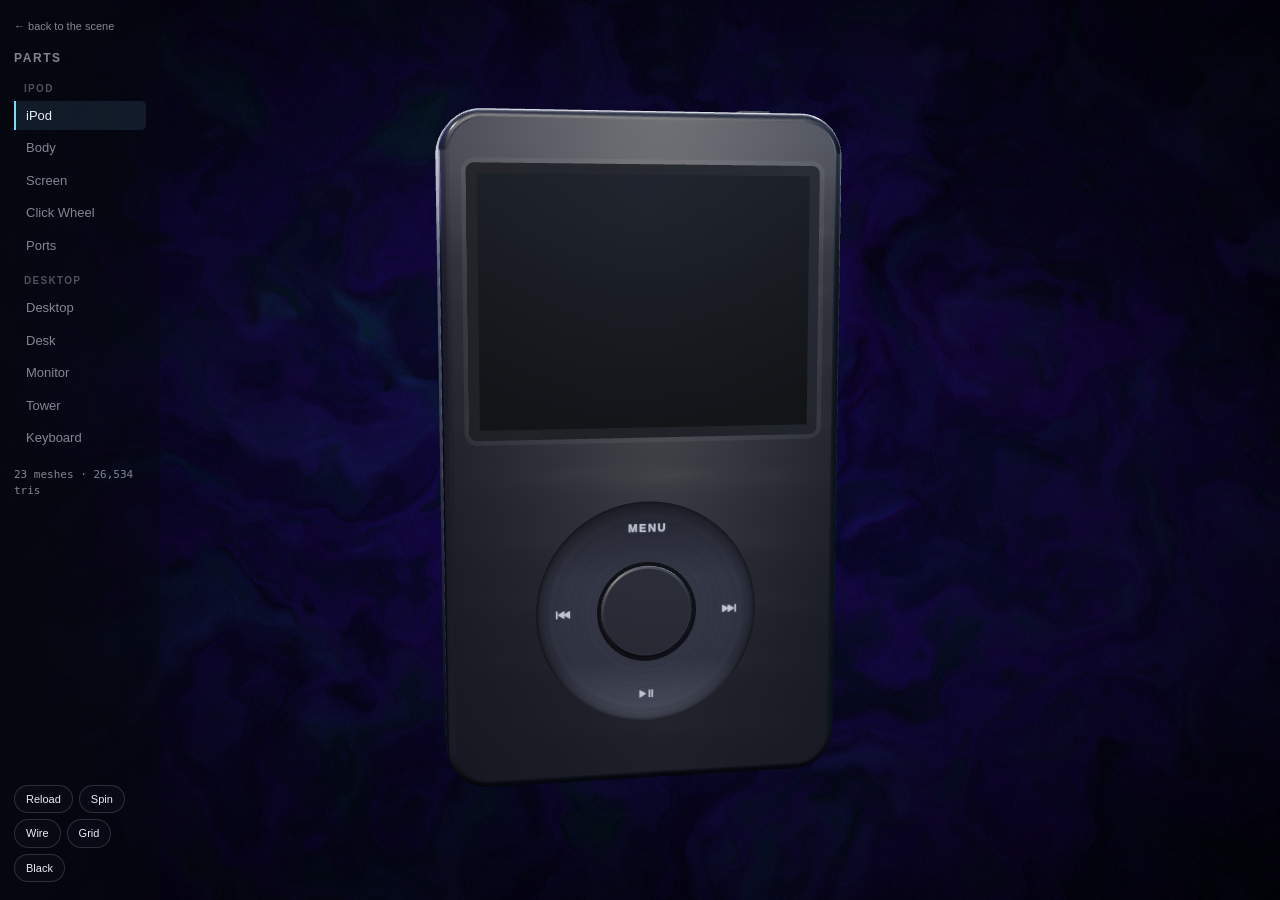
==== viewer.html @ 68a710a6 "Two interactable 3D scenes: an iPod classic and a 2000s desktop A no-build three.js project with no " ====
<!doctype html>
<html lang="en">
  <head>
    <meta charset="utf-8" />
    <meta name="viewport" content="width=device-width, initial-scale=1" />
    <title>iPod classic — parts</title>
    <style>
      :root {
        color-scheme: dark;
        --ink: #e8ecf5;
        --dim: rgba(232, 236, 245, 0.55);
        --edge: rgba(232, 236, 245, 0.16);
        --panel: rgba(12, 15, 26, 0.55);
        --accent: #7fd6ff;
      }
      * { box-sizing: border-box; }
      html, body {
        margin: 0; height: 100%; overflow: hidden; background: #04050b;
        font: 13px/1.5 ui-sans-serif, -apple-system, "Helvetica Neue", Arial, sans-serif;
        color: var(--ink);
      }
      #scene { display: block; width: 100%; height: 100%; touch-action: none; }

      .hud { position: fixed; user-select: none; -webkit-user-select: none; }

      #side {
        top: 0; left: 0; bottom: 0; width: 160px;
        padding: 18px 14px;
        background: linear-gradient(90deg, rgba(6,8,15,.88), rgba(6,8,15,.4));
        display: flex; flex-direction: column; gap: 14px;
        overflow-y: auto;
      }
      #side h1 {
        font-size: 12px; letter-spacing: .13em; text-transform: uppercase;
        color: var(--dim); margin: 0; font-weight: 600;
      }
      #parts { display: flex; flex-direction: column; gap: 3px; }
      #parts h2 {
        font-size: 10px; letter-spacing: .13em; text-transform: uppercase;
        color: rgba(232,236,245,.32); margin: 10px 0 2px; font-weight: 600;
        padding-left: 10px;
      }
      #parts h2:first-child { margin-top: 0; }
      #parts button {
        font: inherit; text-align: left; color: var(--dim);
        background: none; border: 0; border-left: 2px solid transparent;
        padding: 5px 10px; cursor: pointer; border-radius: 0 5px 5px 0;
      }
      #parts button:hover { color: var(--ink); background: rgba(255,255,255,.05); }
      #parts button.on {
        color: var(--ink); border-left-color: var(--accent);
        background: rgba(127,214,255,.10);
      }

      #tools { display: flex; flex-wrap: wrap; gap: 6px; margin-top: auto; }
      #tools button {
        font: inherit; font-size: 11px; color: var(--ink);
        background: var(--panel); border: 1px solid var(--edge);
        border-radius: 999px; padding: 5px 11px; cursor: pointer;
      }
      #tools button:hover { background: rgba(255,255,255,.12); }
      #tools button.on { border-color: var(--accent); color: var(--accent); }
      #tools button.off { opacity: .45; }

      #stats {
        font-size: 11px; color: var(--dim);
        font-family: ui-monospace, SFMono-Regular, Menlo, monospace;
      }
      #back { font-size: 11px; color: var(--dim); text-decoration: none; }
      #back:hover { color: var(--ink); }
    </style>
  </head>
  <body>
    <canvas id="scene"></canvas>

    <aside id="side" class="hud">
      <a id="back" href="./index.html">&larr; back to the scene</a>
      <h1>Parts</h1>
      <div id="parts"></div>
      <div id="stats"></div>
      <div id="tools">
        <button id="reload" type="button">Reload</button>
        <button id="spin" type="button">Spin</button>
        <button id="wire" type="button">Wire</button>
        <button id="grid" type="button">Grid</button>
        <button id="finish" type="button">Black</button>
      </div>
    </aside>

    <script type="importmap">
      {
        "imports": {
          "three": "./vendor/three/three.module.js",
          "three/addons/": "./vendor/three/addons/"
        }
      }
    </script>
    <script type="module" src="./src/viewer.js"></script>
  </body>
</html>
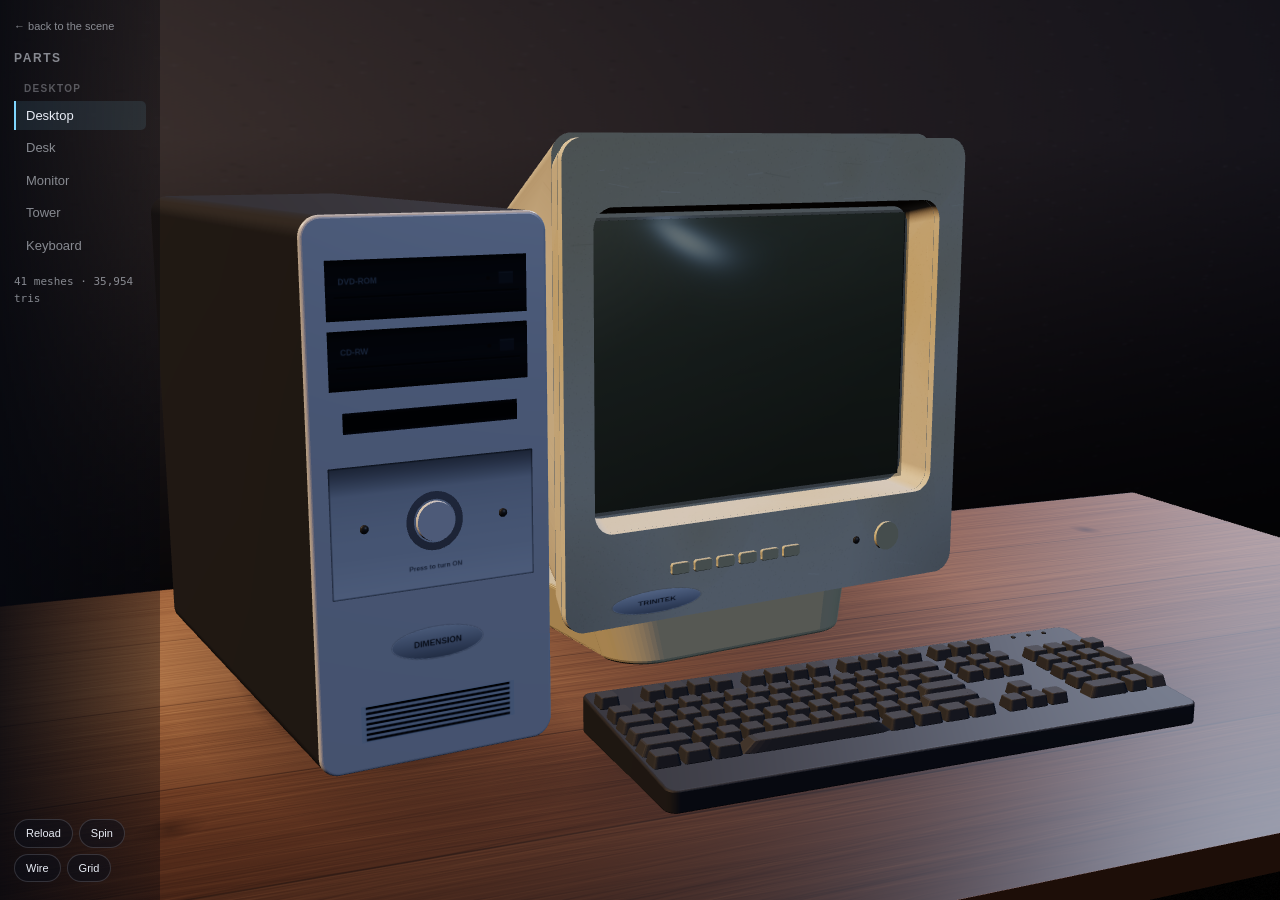
==== commit e2f3c410: "Update desktop scene, add ui/win95 shell and photo viewer, misc assets Co-authored-by: Copilot App <" ====
--- a/viewer.html
+++ b/viewer.html
@@ -3,7 +3,7 @@
   <head>
     <meta charset="utf-8" />
     <meta name="viewport" content="width=device-width, initial-scale=1" />
-    <title>iPod classic — parts</title>
+    <title>Desktop — parts</title>
     <style>
       :root {
         color-scheme: dark;
@@ -83,7 +83,6 @@
         <button id="spin" type="button">Spin</button>
         <button id="wire" type="button">Wire</button>
         <button id="grid" type="button">Grid</button>
-        <button id="finish" type="button">Black</button>
       </div>
     </aside>
 
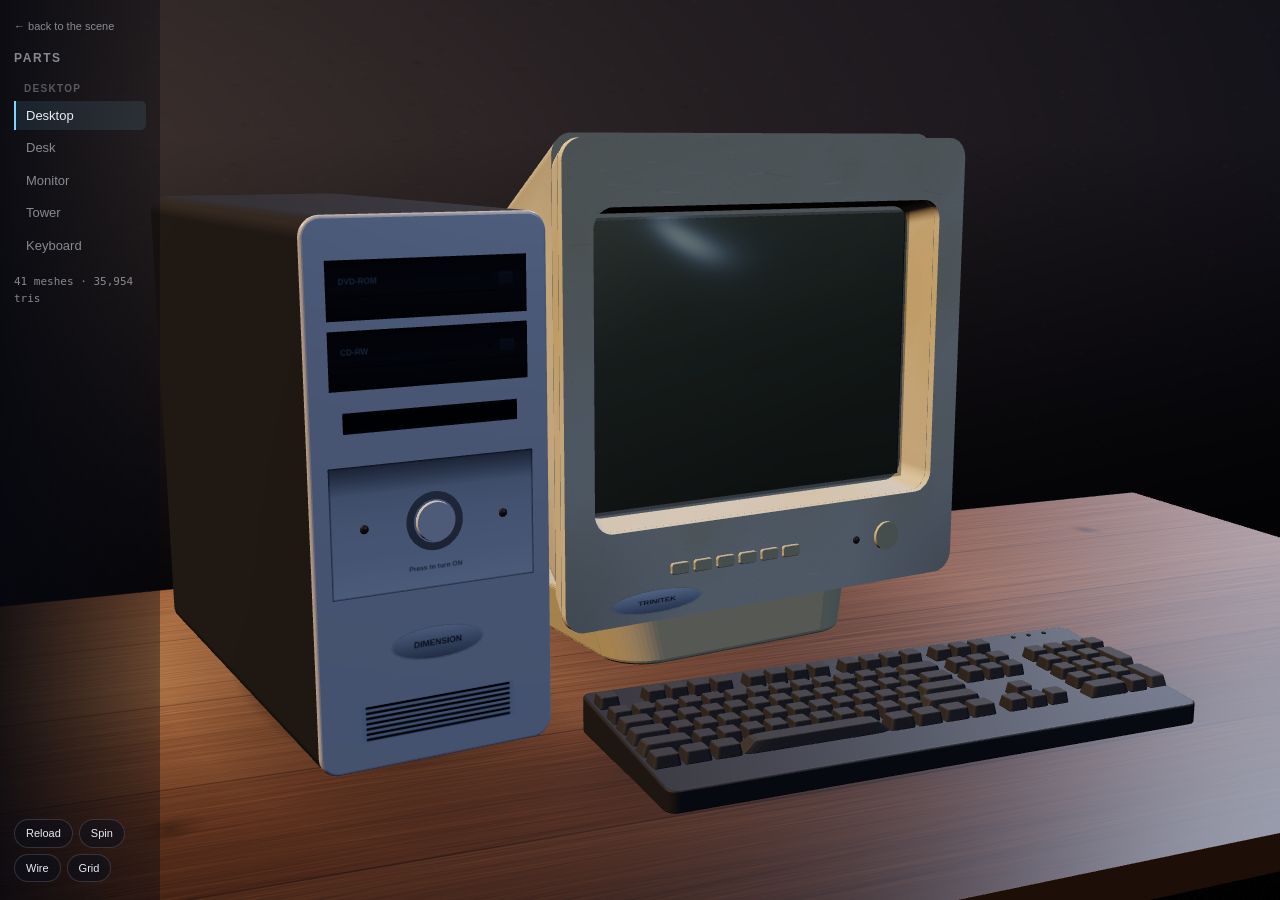
==== commit ee277ae0: "Tweak desktop shortcuts, link icons, and photo viewer Co-authored-by: Copilot App <223556219+Copilot" ====
--- a/viewer.html
+++ b/viewer.html
@@ -4,6 +4,7 @@
     <meta charset="utf-8" />
     <meta name="viewport" content="width=device-width, initial-scale=1" />
     <title>Desktop — parts</title>
+    <link rel="icon" type="image/png" href="[data-uri]">
     <style>
       :root {
         color-scheme: dark;
